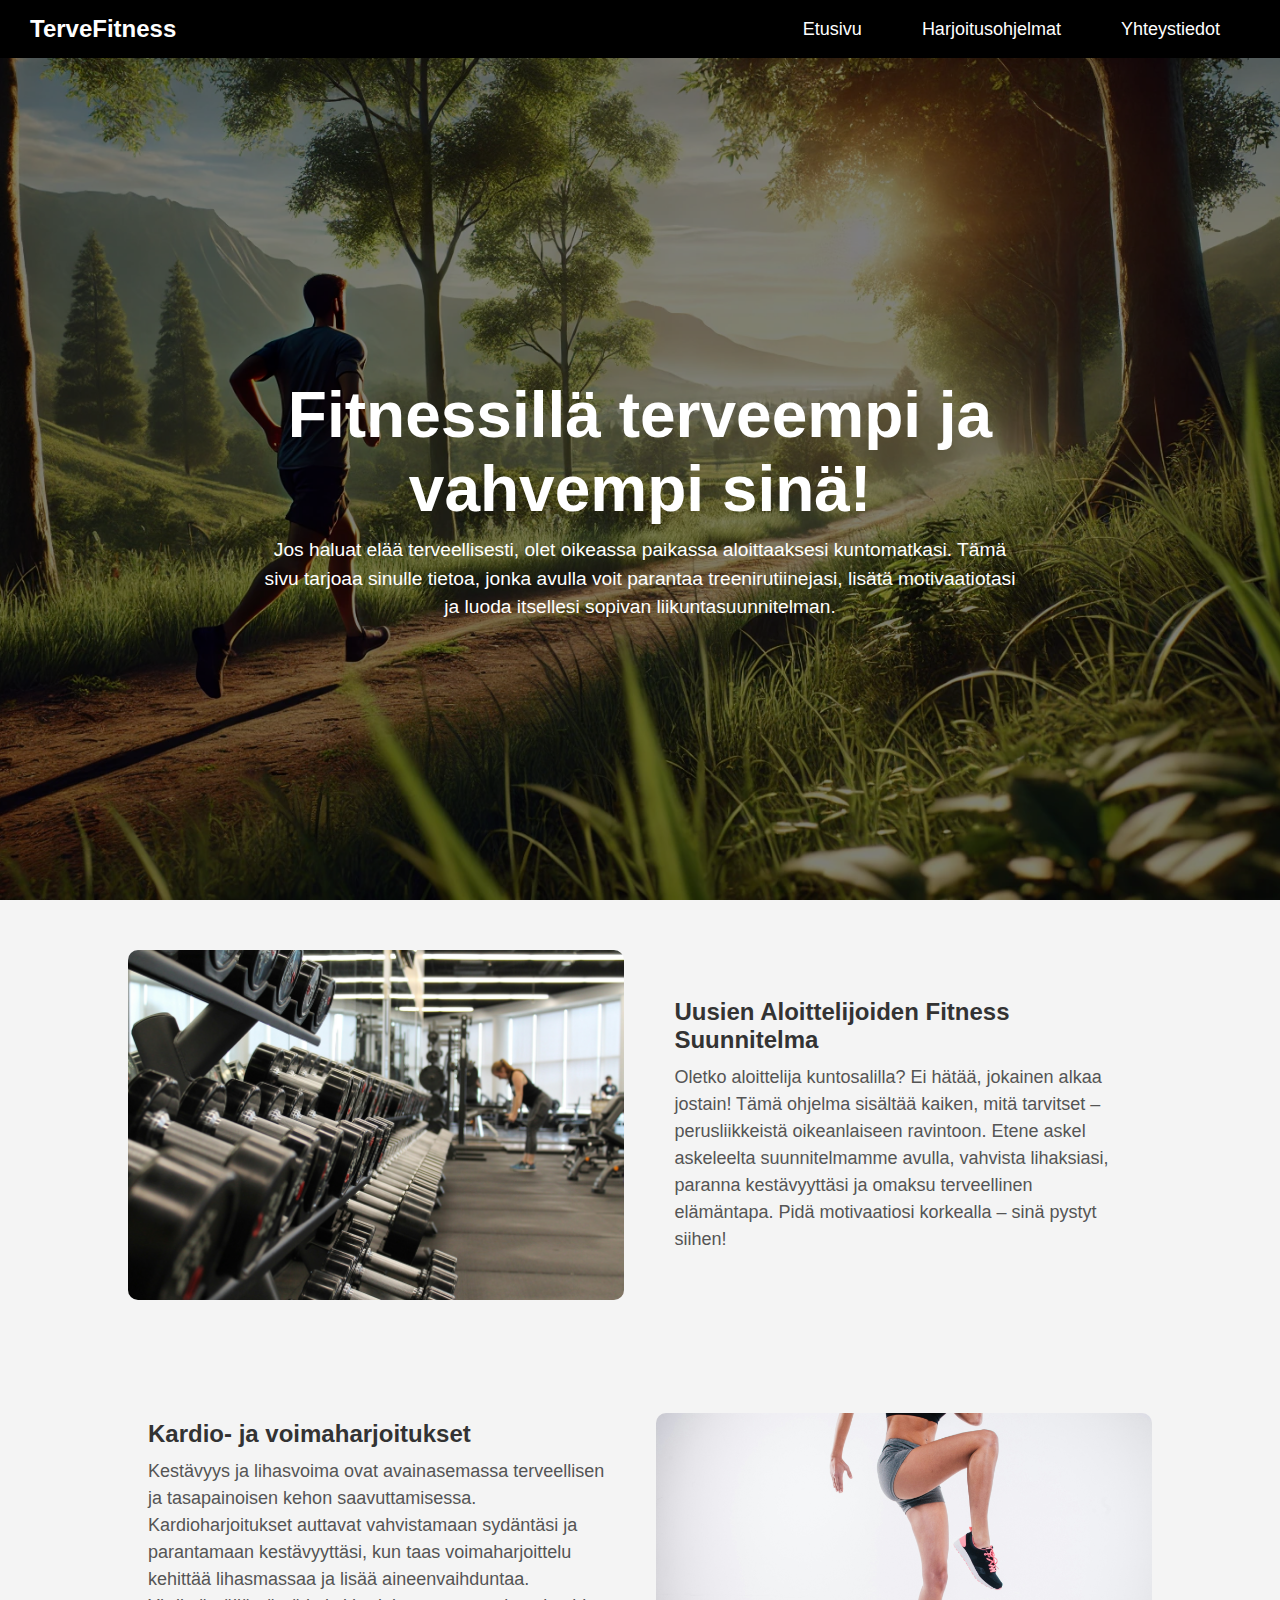
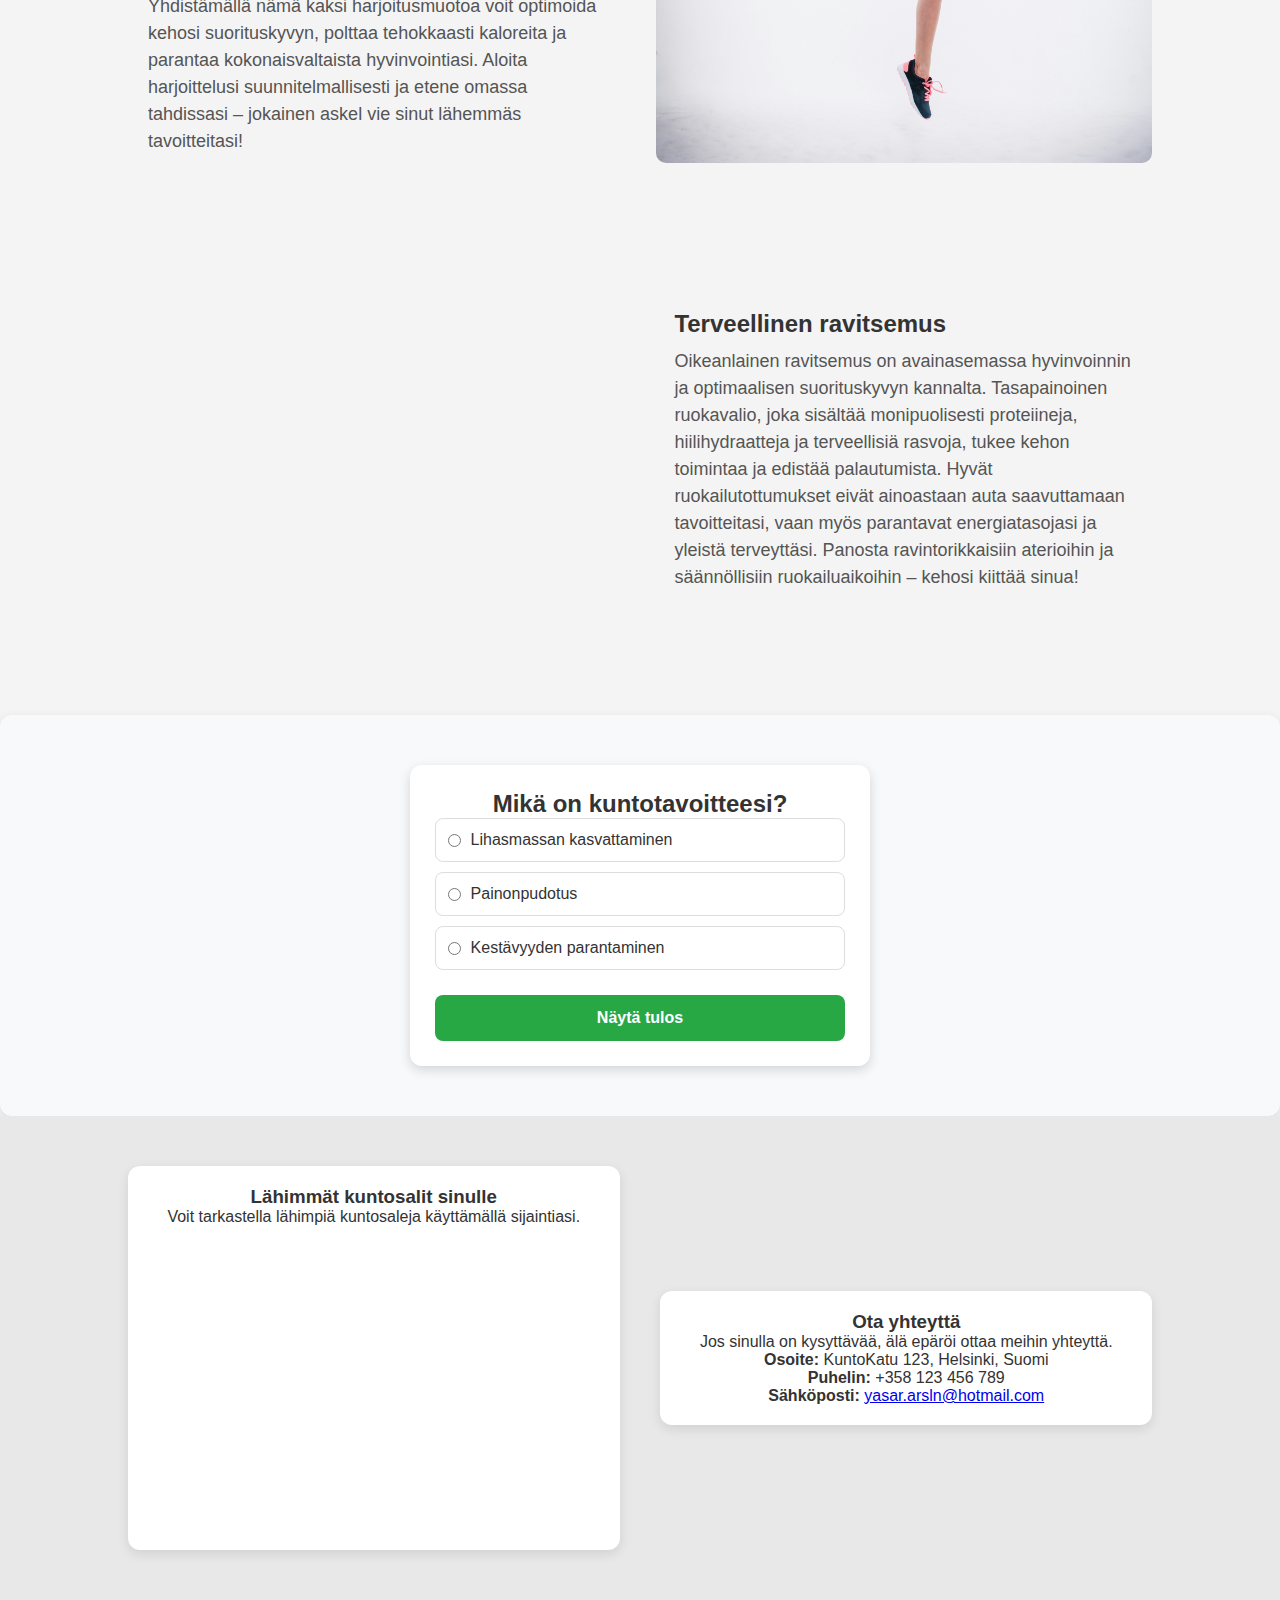
==== index.html @ ccbdbc3a "Update index.html" ====
<!DOCTYPE html>
<html lang="fi">
<head>
    <meta charset="UTF-8">
    <meta name="viewport" content="width=device-width, initial-scale=1.0">
    <title>TerveFitness</title>
    <link rel="stylesheet" href="styles.css"> 
</head>

<body>

<!-- Navigation Bar -->
<nav class="navbar">
    <div class="logo">TerveFitness</div>
    <button class="hamburger" id="hamburger-btn">
        ☰
    </button>
    <ul class="nav-links" id="nav-links">
        <li><a href="#home">Etusivu</a></li> 
        <li><a href="#programs">Harjoitusohjelmat</a></li> 
        <li><a href="#map-contact">Yhteystiedot</a></li> 
    </ul>
</nav>

<!-- Hero Section -->
<section id="home" class="hero">
    <div class="overlay"></div> 
    <div class="hero-content">
        <h1>Fitnessillä terveempi ja vahvempi sinä!</h1>
        <p>Jos haluat elää terveellisesti, olet oikeassa paikassa aloittaaksesi kuntomatkasi. Tämä sivu tarjoaa sinulle tietoa, jonka avulla voit parantaa treenirutiinejasi, lisätä motivaatiotasi ja luoda itsellesi sopivan liikuntasuunnitelman.</p>
    </div>
</section>

<!-- 3 lu bolum-->
<section id="programs">
    <div class="section section-1 left-image">
        <div class="image-box"></div>
        <div class="text-box">
            <h2>Uusien Aloittelijoiden Fitness Suunnitelma</h2>
            <p>Oletko aloittelija kuntosalilla? Ei hätää, jokainen alkaa jostain! Tämä ohjelma sisältää kaiken, mitä tarvitset – perusliikkeistä oikeanlaiseen ravintoon. Etene askel askeleelta suunnitelmamme avulla, vahvista lihaksiasi, paranna kestävyyttäsi ja omaksu terveellinen elämäntapa. Pidä motivaatiosi korkealla – sinä pystyt siihen!</p>
        </div>
    </div>

    <div class="section section-2 right-image">
        <div class="image-box"></div>
        <div class="text-box">
            <h2>Kardio- ja voimaharjoitukset</h2>
            <p>Kestävyys ja lihasvoima ovat avainasemassa terveellisen ja tasapainoisen kehon saavuttamisessa. Kardioharjoitukset auttavat vahvistamaan sydäntäsi ja parantamaan kestävyyttäsi, kun taas voimaharjoittelu kehittää lihasmassaa ja lisää aineenvaihduntaa. Yhdistämällä nämä kaksi harjoitusmuotoa voit optimoida kehosi suorituskyvyn, polttaa tehokkaasti kaloreita ja parantaa kokonaisvaltaista hyvinvointiasi. Aloita harjoittelusi suunnitelmallisesti ja etene omassa tahdissasi – jokainen askel vie sinut lähemmäs tavoitteitasi!</p>
        </div>
    </div>

    <div class="section section-3 left-image">
        <div class="image-box"></div>
        <div class="text-box">
            <h2>Terveellinen ravitsemus</h2>
            <p>Oikeanlainen ravitsemus on avainasemassa hyvinvoinnin ja optimaalisen suorituskyvyn kannalta. Tasapainoinen ruokavalio, joka sisältää monipuolisesti proteiineja, hiilihydraatteja ja terveellisiä rasvoja, tukee kehon toimintaa ja edistää palautumista. Hyvät ruokailutottumukset eivät ainoastaan auta saavuttamaan tavoitteitasi, vaan myös parantavat energiatasojasi ja yleistä terveyttäsi. Panosta ravintorikkaisiin aterioihin ja säännöllisiin ruokailuaikoihin – kehosi kiittää sinua!</p>
        </div>
    </div>
</section>

<!--anket bölumu-->
<section class="poll-section">
    <div class="poll-container" id="pollContainer">
        <h2>Mikä on kuntotavoitteesi?</h2>
        <form id="fitnessPoll">
            <label class="poll-option">
                <input type="radio" name="goal" value="muscle">
                <span>Lihasmassan kasvattaminen</span>
            </label>
            <label class="poll-option">
                <input type="radio" name="goal" value="weight-loss">
                <span>Painonpudotus</span>
            </label>
            <label class="poll-option">
                <input type="radio" name="goal" value="endurance">
                <span>Kestävyyden parantaminen</span>
            </label>
            <button type="button" id="showResults">Näytä tulos</button>
        </form>
        <div id="poll-results" class="poll-results">
            <p><strong>Lihasmassan kasvattaminen:</strong> <span id="muscle-result">0%</span></p>
            <p><strong>Painonpudotus:</strong> <span id="weight-loss-result">0%</span></p>
            <p><strong>Kestävyyden parantaminen:</strong> <span id="endurance-result">0%</span></p>
        </div>
    </div>

    <div class="suggestion-container" id="suggestionContainer" style="display: none;">
        <h3 id="suggestion-title"></h3>
        <p id="suggestion-text"></p>
        <a id="detailed-link" href="#" target="_blank" class="detailed-info">Lisätietoja</a>
    </div>
</section>

<!-- HARITA bolumu -->
<section id="map-contact" class="map-contact-section">
    <div class="map-box">
        <h3>Lähimmät kuntosalit sinulle</h3>
        <p>Voit tarkastella lähimpiä kuntosaleja käyttämällä sijaintiasi.</p>
        <iframe src="https://www.google.com/maps/embed?pb=api"
                allowfullscreen="" loading="lazy">
        </iframe>
    </div>

    <div class="contact-box">
        <h3>Ota yhteyttä</h3>
        <p>Jos sinulla on kysyttävää, älä epäröi ottaa meihin yhteyttä.</p>
        <p><strong>Osoite:</strong> KuntoKatu 123, Helsinki, Suomi</p>
        <p><strong>Puhelin:</strong> +358 123 456 789</p>
        <p><strong>Sähköposti:</strong> <a href="mailto:yasar.arsln@hotmail.com">yasar.arsln@hotmail.com</a></p>
    </div>
</section>


<script src="script.js"></script>



</body>
</html>
---- styles.css ----
html {
    scroll-behavior: smooth;
}

/* Genel Stil Reset */
* {
    margin: 0;
    padding: 0;
    box-sizing: border-box;
}

/* Genel Yazı Tipi ve Arka Plan */
body {
    font-family: 'Arial', sans-serif;
    background-color: #f4f4f4;
    color: #333;
}

/* Navbar */
.navbar {
    display: flex;
    justify-content: space-between;
    align-items: center;
    background-color: #000;
    padding: 15px 30px;
    position: fixed;
    width: 100%;
    top: 0;
    left: 0;
    z-index: 1000;
}

/* Navbar Logo */
.navbar .logo {
    font-size: 24px;
    font-weight: bold;
    color: white;
    text-decoration: none;
}

/* Navbar Menü (Masaüstü) */
.navbar ul {
    list-style: none;
    display: flex;
}

.navbar ul li {
    margin: 0 15px;
}

.navbar ul li a {
    color: white;
    text-decoration: none;
    font-size: 18px;
    padding: 10px 15px;
    transition: 0.3s;
}

.navbar ul li a:hover {
    background-color: rgba(255, 255, 255, 0.3);
    border-radius: 5px;
    transition: background-color 0.3s ease-in-out;
}

/* Hamburger Butonu (Mobil) */
.hamburger {
    display: none;
    font-size: 30px;
    background: none;
    border: none;
    color: white;
    cursor: pointer;
}

/* 🌐 Mobil Görünüm */
@media screen and (max-width: 768px) {
    .navbar ul {
        display: none;
        flex-direction: column;
        background: rgba(0, 0, 0, 0.8);
        position: absolute;
        top: 60px;
        right: 0;
        width: 100%;
        text-align: center;
        padding: 15px 0;
        transition: all 0.3s ease-in-out;
        border-radius: 0 0 10px 10px;
    }

    .navbar ul.active {
        display: flex;
    }

    .navbar ul li {
        margin: 12px 0;
    }

    .navbar ul li a {
        font-size: 20px;
        padding: 12px 20px;
    }

    .hamburger {
        display: block;
    }
}

/* Hero Bölümü */
.hero {
    position: relative;
    width: 100%;
    height: 100vh;
    background: url('assets/kuva1.jpg') no-repeat center center/cover;
    display: flex;
    justify-content: center;
    align-items: center;
    text-align: center;
}

/* Karanlık Arka Plan */
.overlay {
    position: absolute;
    width: 100%;
    height: 100%;
    background: rgba(0, 0, 0, 0.5);
    top: 0;
    left: 0;
}

/* Hero İçeriği */
.hero-content {
    position: relative;
    color: white;
    max-width: 800px;
    padding: 20px;
    top: 50px;
}

.hero-content h1 {
    font-size: 4rem;
    font-weight: bold;
    margin-bottom: 10px;
}

.hero-content p {
    font-size: 1.2rem;
    line-height: 1.5;
}

/* 3'lü Bölüm */
/* Genel Bölüm Stili */
.section {
    display: flex;
    align-items: center;
    justify-content: space-between;
    padding: 50px 10%;
    background-color: #f4f4f4;
    gap: 30px;
}

/* Resim Sol - Yazı Sağ */
.left-image {
    flex-direction: row;
}

/* Resim Sağ - Yazı Sol */
.right-image {
    flex-direction: row-reverse;
}

/* Resimler İçin Background */
.image-box {
    width: 50%;
    height: 350px;
    background-size: cover;
    background-position: center;
    border-radius: 10px;
}

/* Bölüm 1: Fitness Planı */
.section-1 .image-box {
    background-image: url('assets/kuva2.jpg');
}

/* Bölüm 2: Kardiyo ve Güç Antrenmanı */
.section-2 .image-box {
    background-image: url('assets/kuva3.jpg');
}

/* Bölüm 3: Sağlıklı Beslenme */
.section-3 .image-box {
    background-image: url('assets/kuva4.jpg');
}

/* Yazı Alanı */
.text-box {
    width: 50%;
    padding: 20px;
}

.text-box h2 {
    font-size: 24px;
    font-weight: bold;
    margin-bottom: 10px;
}

.text-box p {
    font-size: 18px;
    color: #555;
    line-height: 1.5;
}

/*  Mobil Uyum */
@media screen and (max-width: 900px) {
    .section {
        flex-direction: column;
        text-align: center;
    }

    .image-box {
        width: 100%;
        height: 250px;
    }

    .text-box {
        width: 100%;
    }
}

/*  Anket Bölümü */
.poll-section {
    display: flex;
    justify-content: center;
    align-items: flex-start;
    gap: 40px;
    background: #f8f9fa;
    padding: 50px 10%;
    border-radius: 12px;
    box-shadow: 0px 4px 12px rgba(0, 0, 0, 0.1);
    margin-top: 40px;
}

/* Anket Kutusu */
.poll-container {
    background: white;
    padding: 25px;
    border-radius: 12px;
    box-shadow: 0px 4px 12px rgba(0, 0, 0, 0.15);
    width: 45%;
    text-align: center;
    transition: transform 0.5s ease-in-out;
}

/* Anket Seçenekleri */
.poll-option {
    display: flex;
    align-items: center;
    padding: 12px;
    border-radius: 8px;
    border: 1px solid #ddd;
    margin-bottom: 10px;
    cursor: pointer;
    background: #fff;
    transition: background-color 0.3s ease, transform 0.2s;
}

.poll-option:hover {
    background-color: #f1f1f1;
    transform: scale(1.02);
}

.poll-option input[type="radio"] {
    margin-right: 10px;
}

/* Sonucu Göster Butonu */
#showResults {
    background-color: #28a745;
    color: white;
    border: none;
    padding: 14px;
    border-radius: 8px;
    cursor: pointer;
    width: 100%;
    font-size: 16px;
    font-weight: bold;
    margin-top: 15px;
}

#showResults:hover {
    background-color: #218838;
}

/* Anket Sonuçları */
.poll-results {
    margin-top: 15px;
    font-size: 14px;
    text-align: left;
    color: #333;
    display: none;
}

/* Öneri Kutusu */
.suggestion-container {
    background: white;
    padding: 25px;
    border-radius: 12px;
    box-shadow: 0px 4px 12px rgba(0, 0, 0, 0.15);
    width: 45%;
    display: none;
    transition: transform 0.5s ease-in-out, opacity 0.3s;
    text-align: center;
}

/* Mobil Uyum */
@media screen and (max-width: 768px) {
    .poll-section {
        display: flex !important;
        flex-direction: column !important;
        align-items: center !important;
        justify-content: center !important;
        text-align: center;
        gap: 20px;
        padding: 30px 5%;
    }

    .poll-container {
        width: 90% !important;
        max-width: 400px;
        margin: 0 auto !important;
        display: flex;
        flex-direction: column;
        align-items: center;
        justify-content: center;
    }

    .suggestion-container {
        width: 90% !important;
        max-width: 400px;
        margin: 0 auto !important;
        text-align: center;
    }

    .poll-option {
        font-size: 16px;
        padding: 10px;
    }

    #showResults {
        font-size: 16px;
        padding: 12px;
    }

    .poll-results p {
        font-size: 14px;
    }
}

/*anket sonuclari bitis */

/* Harita Bölümü */
.map-contact-section {
    display: flex;
    justify-content: space-between;
    align-items: center;
    padding: 50px 10%;
    background-color: #e8e8e8;
}

/* Harita ve İletişim Kartları */
.map-box, .contact-box {
    width: 48%;
    background: white;
    padding: 20px;
    border-radius: 12px;
    box-shadow: 0px 4px 12px rgba(0, 0, 0, 0.1);
    text-align: center;
}

/* Google Harita */
.map-box iframe {
    width: 100%;
    height: 300px;
    border-radius: 8px;
    border: none;
}

/* 📱 Mobil Uyum */
@media screen and (max-width: 768px) {
    .map-contact-section {
        display: flex !important;
        flex-direction: column !important;
        align-items: center !important;
        justify-content: center !important;
        text-align: center;
        padding: 30px 5%;
        gap: 20px;
    }

    .map-box, .contact-box {
        width: 90% !important;
        max-width: 400px;
        text-align: center;
        margin: 0 auto !important;
    }

    .map-box iframe {
        width: 100% !important;
        height: 250px !important;
        border-radius: 8px;
    }
}
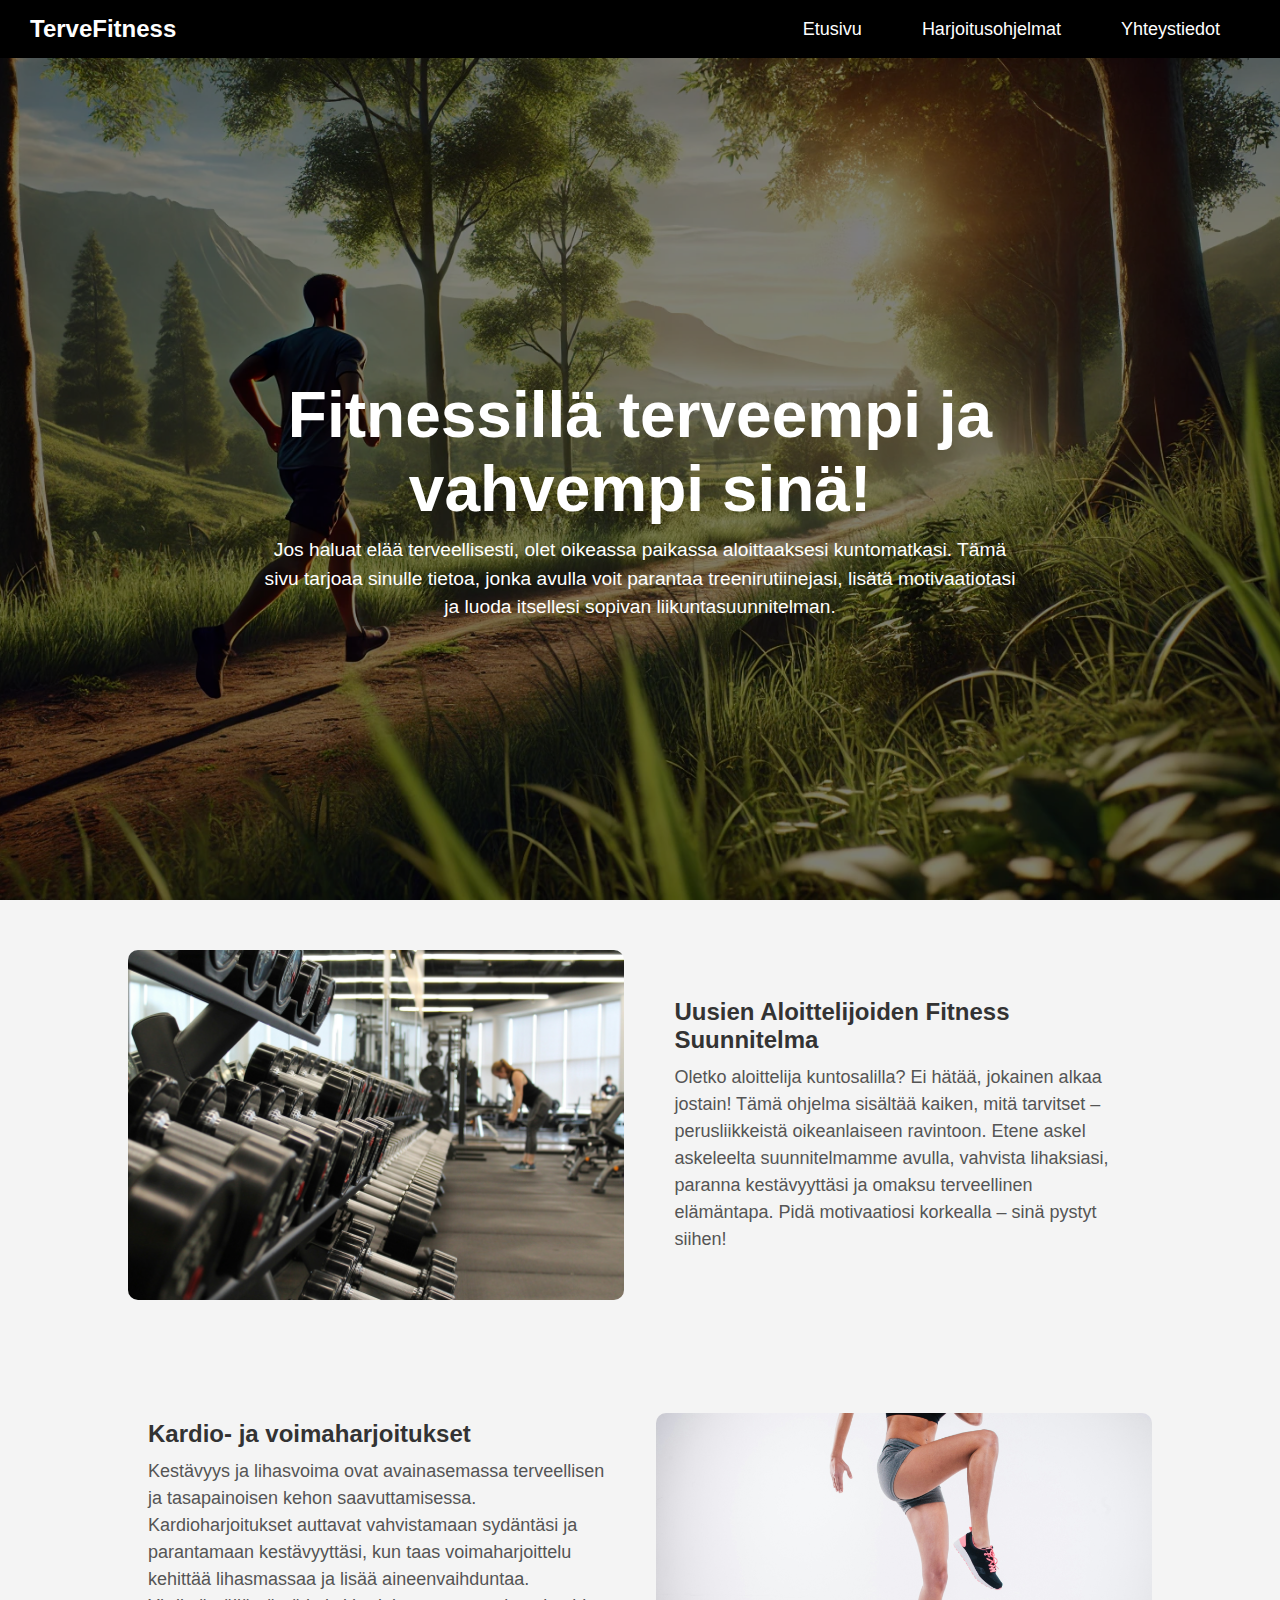
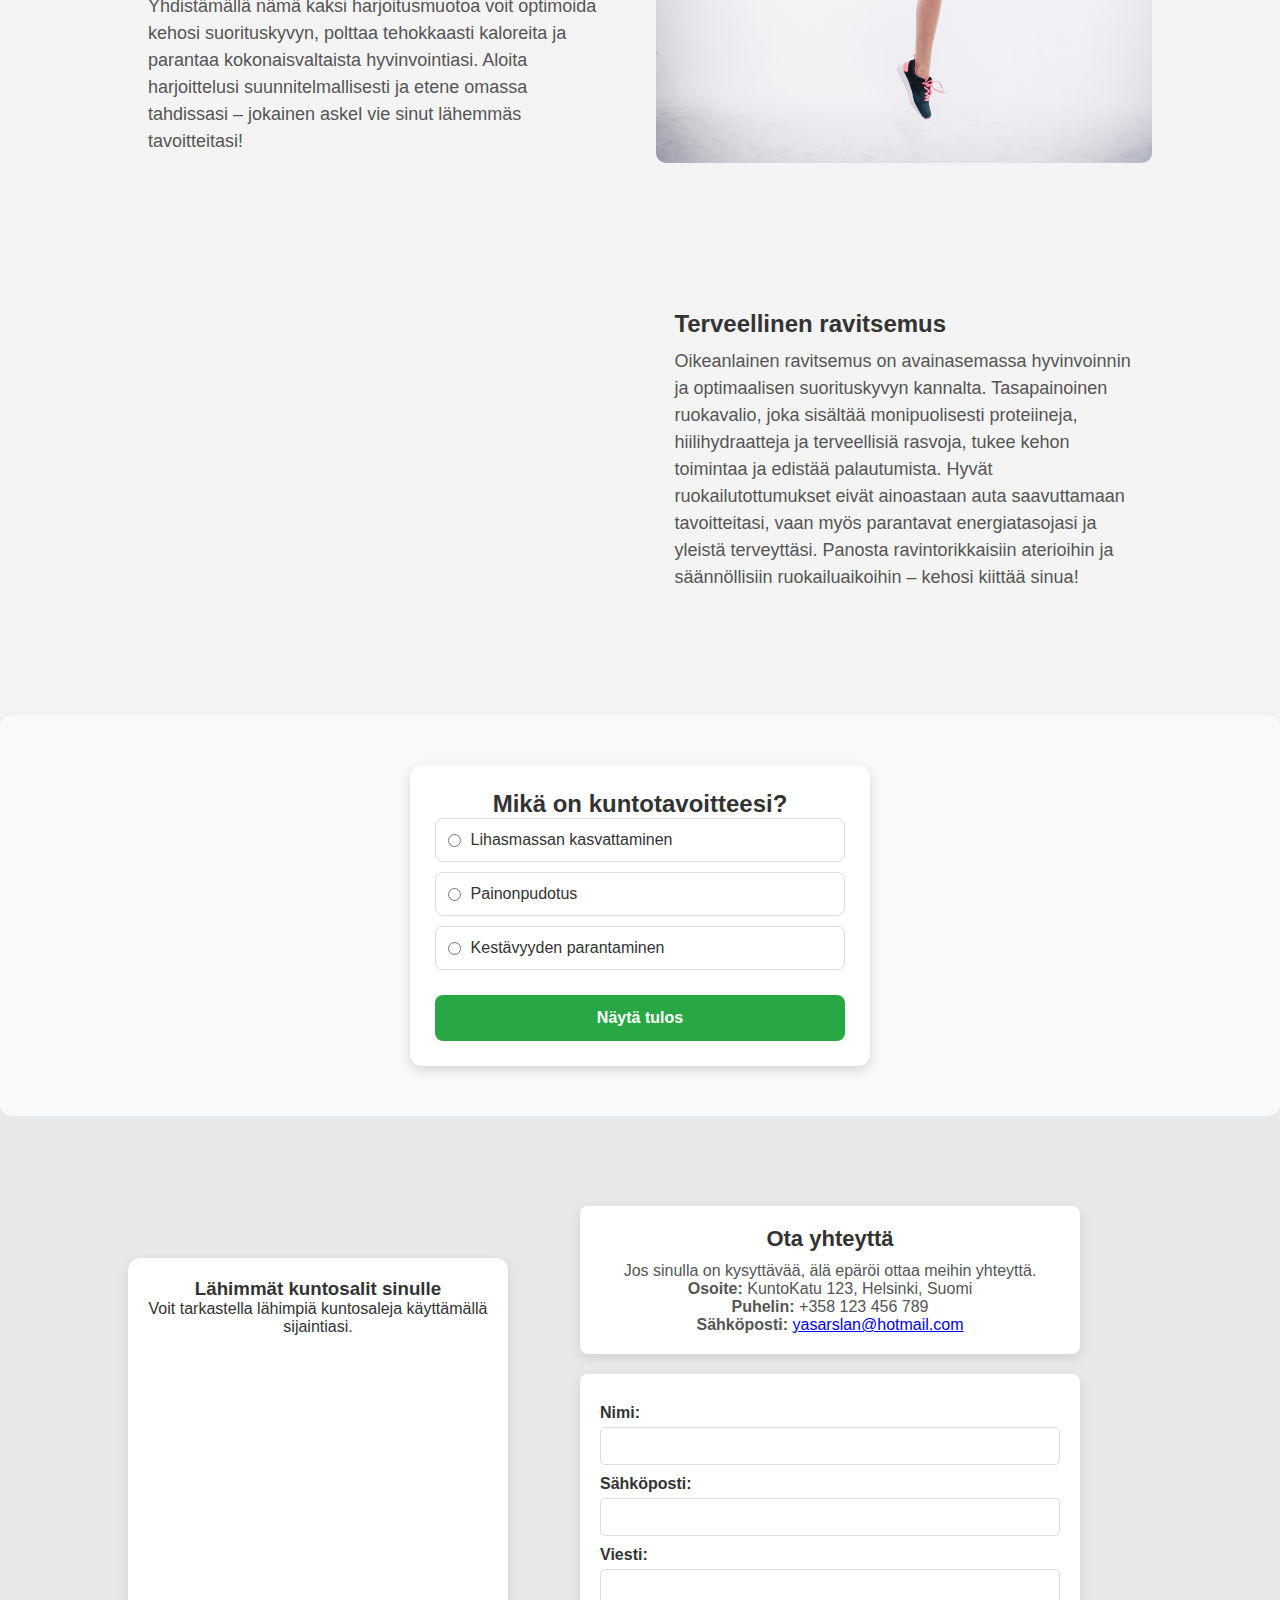
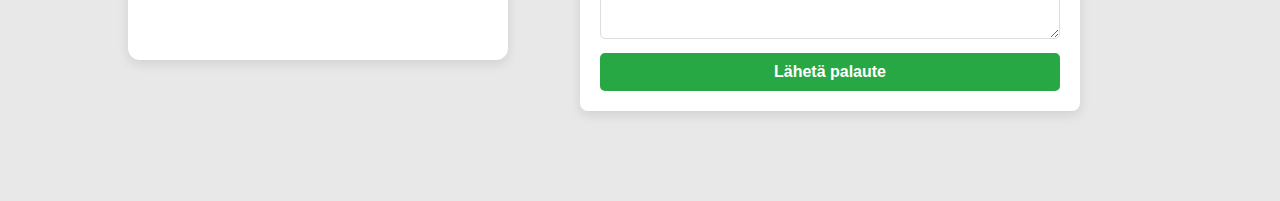
==== commit 1df211c1: "Add files via upload" ====
--- a/index.html
+++ b/index.html
@@ -4,7 +4,7 @@
     <meta charset="UTF-8">
     <meta name="viewport" content="width=device-width, initial-scale=1.0">
     <title>TerveFitness</title>
-    <link rel="stylesheet" href="styles.css"> 
+    <link rel="stylesheet" href="styles.css">
 </head>
 
 <body>
@@ -16,15 +16,15 @@
         ☰
     </button>
     <ul class="nav-links" id="nav-links">
-        <li><a href="#home">Etusivu</a></li> 
-        <li><a href="#programs">Harjoitusohjelmat</a></li> 
-        <li><a href="#map-contact">Yhteystiedot</a></li> 
+        <li><a href="#home">Etusivu</a></li>
+        <li><a href="#programs">Harjoitusohjelmat</a></li>
+        <li><a href="#map-contact">Yhteystiedot</a></li>
     </ul>
 </nav>
 
 <!-- Hero Section -->
 <section id="home" class="hero">
-    <div class="overlay"></div> 
+    <div class="overlay"></div>
     <div class="hero-content">
         <h1>Fitnessillä terveempi ja vahvempi sinä!</h1>
         <p>Jos haluat elää terveellisesti, olet oikeassa paikassa aloittaaksesi kuntomatkasi. Tämä sivu tarjoaa sinulle tietoa, jonka avulla voit parantaa treenirutiinejasi, lisätä motivaatiotasi ja luoda itsellesi sopivan liikuntasuunnitelman.</p>
@@ -92,28 +92,51 @@
 </section>
 
 <!-- HARITA bolumu -->
-<section id="map-contact" class="map-contact-section">
+<section id="map-contact" class="map-contact-section" >
     <div class="map-box">
         <h3>Lähimmät kuntosalit sinulle</h3>
         <p>Voit tarkastella lähimpiä kuntosaleja käyttämällä sijaintiasi.</p>
         <iframe src="https://www.google.com/maps/embed?pb=api"
                 allowfullscreen="" loading="lazy">
         </iframe>
+
     </div>
 
-    <div class="contact-box">
-        <h3>Ota yhteyttä</h3>
-        <p>Jos sinulla on kysyttävää, älä epäröi ottaa meihin yhteyttä.</p>
-        <p><strong>Osoite:</strong> KuntoKatu 123, Helsinki, Suomi</p>
-        <p><strong>Puhelin:</strong> +358 123 456 789</p>
-        <p><strong>Sähköposti:</strong> <a href="mailto:yasar.arsln@hotmail.com">yasar.arsln@hotmail.com</a></p>
+    <div class="contact-container">
+        <div class="contact-box">
+            <h2>Ota yhteyttä</h2>
+            <p>Jos sinulla on kysyttävää, älä epäröi ottaa meihin yhteyttä.</p>
+            <p><strong>Osoite:</strong> KuntoKatu 123, Helsinki, Suomi</p>
+            <p><strong>Puhelin:</strong> +358 123 456 789</p>
+            <p><strong>Sähköposti:</strong> <a href="mailto:yasarslan@hotmail.com">yasarslan@hotmail.com</a></p>
+        </div>
+
+        <!-- Geri Bildirim Formu -->
+        <div class="feedback-form">
+
+            <form action="#" method="post">
+                <label for="name">Nimi:</label>
+                <input type="text" id="name" name="name"  required>
+
+                <label for="email">Sähköposti:</label>
+                <input type="email" id="email" name="email"  required>
+
+                <label for="message">Viesti:</label>
+                <textarea id="message" name="message" rows="3"  required></textarea>
+
+                <button type="submit" class="submit-btn">Lähetä palaute</button>
+            </form>
+        </div>
     </div>
 </section>
 
-
+<!-- Güncellenmiş Script Yolu -->
 <script src="script.js"></script>
 
 
 
+
+
+
 </body>
-</html>
+</html>--- a/styles.css
+++ b/styles.css
@@ -2,21 +2,21 @@
     scroll-behavior: smooth;
 }
 
-/* Genel Stil Reset */
+
 * {
     margin: 0;
     padding: 0;
     box-sizing: border-box;
 }
 
-/* Genel Yazı Tipi ve Arka Plan */
+
 body {
     font-family: 'Arial', sans-serif;
     background-color: #f4f4f4;
     color: #333;
 }
 
-/* Navbar */
+
 .navbar {
     display: flex;
     justify-content: space-between;
@@ -30,7 +30,7 @@
     z-index: 1000;
 }
 
-/* Navbar Logo */
+
 .navbar .logo {
     font-size: 24px;
     font-weight: bold;
@@ -38,7 +38,7 @@
     text-decoration: none;
 }
 
-/* Navbar Menü (Masaüstü) */
+
 .navbar ul {
     list-style: none;
     display: flex;
@@ -62,7 +62,7 @@
     transition: background-color 0.3s ease-in-out;
 }
 
-/* Hamburger Butonu (Mobil) */
+
 .hamburger {
     display: none;
     font-size: 30px;
@@ -72,7 +72,7 @@
     cursor: pointer;
 }
 
-/* 🌐 Mobil Görünüm */
+
 @media screen and (max-width: 768px) {
     .navbar ul {
         display: none;
@@ -106,7 +106,7 @@
     }
 }
 
-/* Hero Bölümü */
+
 .hero {
     position: relative;
     width: 100%;
@@ -118,7 +118,7 @@
     text-align: center;
 }
 
-/* Karanlık Arka Plan */
+
 .overlay {
     position: absolute;
     width: 100%;
@@ -128,7 +128,7 @@
     left: 0;
 }
 
-/* Hero İçeriği */
+
 .hero-content {
     position: relative;
     color: white;
@@ -149,7 +149,7 @@
 }
 
 /* 3'lü Bölüm */
-/* Genel Bölüm Stili */
+
 .section {
     display: flex;
     align-items: center;
@@ -159,17 +159,17 @@
     gap: 30px;
 }
 
-/* Resim Sol - Yazı Sağ */
+
 .left-image {
     flex-direction: row;
 }
 
-/* Resim Sağ - Yazı Sol */
+
 .right-image {
     flex-direction: row-reverse;
 }
 
-/* Resimler İçin Background */
+
 .image-box {
     width: 50%;
     height: 350px;
@@ -178,22 +178,22 @@
     border-radius: 10px;
 }
 
-/* Bölüm 1: Fitness Planı */
+
 .section-1 .image-box {
     background-image: url('assets/kuva2.jpg');
 }
 
-/* Bölüm 2: Kardiyo ve Güç Antrenmanı */
+
 .section-2 .image-box {
     background-image: url('assets/kuva3.jpg');
 }
 
-/* Bölüm 3: Sağlıklı Beslenme */
+
 .section-3 .image-box {
     background-image: url('assets/kuva4.jpg');
 }
 
-/* Yazı Alanı */
+
 .text-box {
     width: 50%;
     padding: 20px;
@@ -211,7 +211,7 @@
     line-height: 1.5;
 }
 
-/*  Mobil Uyum */
+
 @media screen and (max-width: 900px) {
     .section {
         flex-direction: column;
@@ -227,6 +227,9 @@
         width: 100%;
     }
 }
+
+
+
 
 /*  Anket Bölümü */
 .poll-section {
@@ -241,7 +244,7 @@
     margin-top: 40px;
 }
 
-/* Anket Kutusu */
+
 .poll-container {
     background: white;
     padding: 25px;
@@ -252,7 +255,7 @@
     transition: transform 0.5s ease-in-out;
 }
 
-/* Anket Seçenekleri */
+
 .poll-option {
     display: flex;
     align-items: center;
@@ -274,7 +277,7 @@
     margin-right: 10px;
 }
 
-/* Sonucu Göster Butonu */
+
 #showResults {
     background-color: #28a745;
     color: white;
@@ -292,7 +295,7 @@
     background-color: #218838;
 }
 
-/* Anket Sonuçları */
+
 .poll-results {
     margin-top: 15px;
     font-size: 14px;
@@ -313,6 +316,29 @@
     text-align: center;
 }
 
+.detailed-info {
+    display: inline-block;
+    padding: 10px 20px;
+    font-size: 16px;
+    font-weight: bold;
+    text-align: center;
+    text-decoration: none;
+    background-color: #28a745;
+    color: white;
+    border-radius: 8px;
+    border: none;
+    transition: background-color 0.3s ease, transform 0.2s ease;
+    cursor: pointer;
+    margin-top: 15px;
+}
+
+.detailed-info:hover {
+    background-color: #218838;
+}
+
+
+
+
 /* Mobil Uyum */
 @media screen and (max-width: 768px) {
     .poll-section {
@@ -357,7 +383,12 @@
     }
 }
 
+
+
 /*anket sonuclari bitis */
+
+/* Harita Bölümü */
+
 
 /* Harita Bölümü */
 .map-contact-section {
@@ -410,5 +441,83 @@
         height: 250px !important;
         border-radius: 8px;
     }
-}
-
+
+    /* ________________________________________ */
+}
+
+.contact-container {
+    display: flex;
+    flex-wrap: wrap;
+    justify-content: center;
+    gap: 20px;
+    margin: 40px auto;
+    max-width: 1100px;
+}
+
+.contact-box, .feedback-form {
+    background: white;
+    padding: 20px;
+    border-radius: 8px;
+    box-shadow: 0px 4px 12px rgba(0, 0, 0, 0.1);
+    width: 100%;
+    max-width: 500px;
+}
+
+.contact-box h2, .feedback-form h2 {
+    font-size: 22px;
+    color: #333;
+    margin-bottom: 10px;
+}
+
+.contact-box p {
+    font-size: 16px;
+    color: #555;
+}
+
+.feedback-form label {
+    display: block;
+    font-size: 16px;
+    font-weight: bold;
+    margin-top: 10px;
+}
+
+.feedback-form input,
+.feedback-form textarea {
+    width: 100%;
+    padding: 10px;
+    margin-top: 5px;
+    border: 1px solid #ddd;
+    border-radius: 5px;
+    font-size: 14px;
+}
+
+.submit-btn {
+    width: 100%;
+    background: #28a745;
+    color: white;
+    padding: 10px;
+    border: none;
+    border-radius: 5px;
+    font-size: 16px;
+    cursor: pointer;
+    margin-top: 10px;
+    transition: 0.3s;
+    font-weight: bold;
+
+}
+
+.submit-btn:hover {
+    background: #218838;
+}
+
+/* Mobil uyumluluk */
+@media (max-width: 768px) {
+    .contact-container {
+        flex-direction: column;
+        align-items: center;
+    }
+
+    .contact-box, .feedback-form {
+        width: 90%;
+    }
+}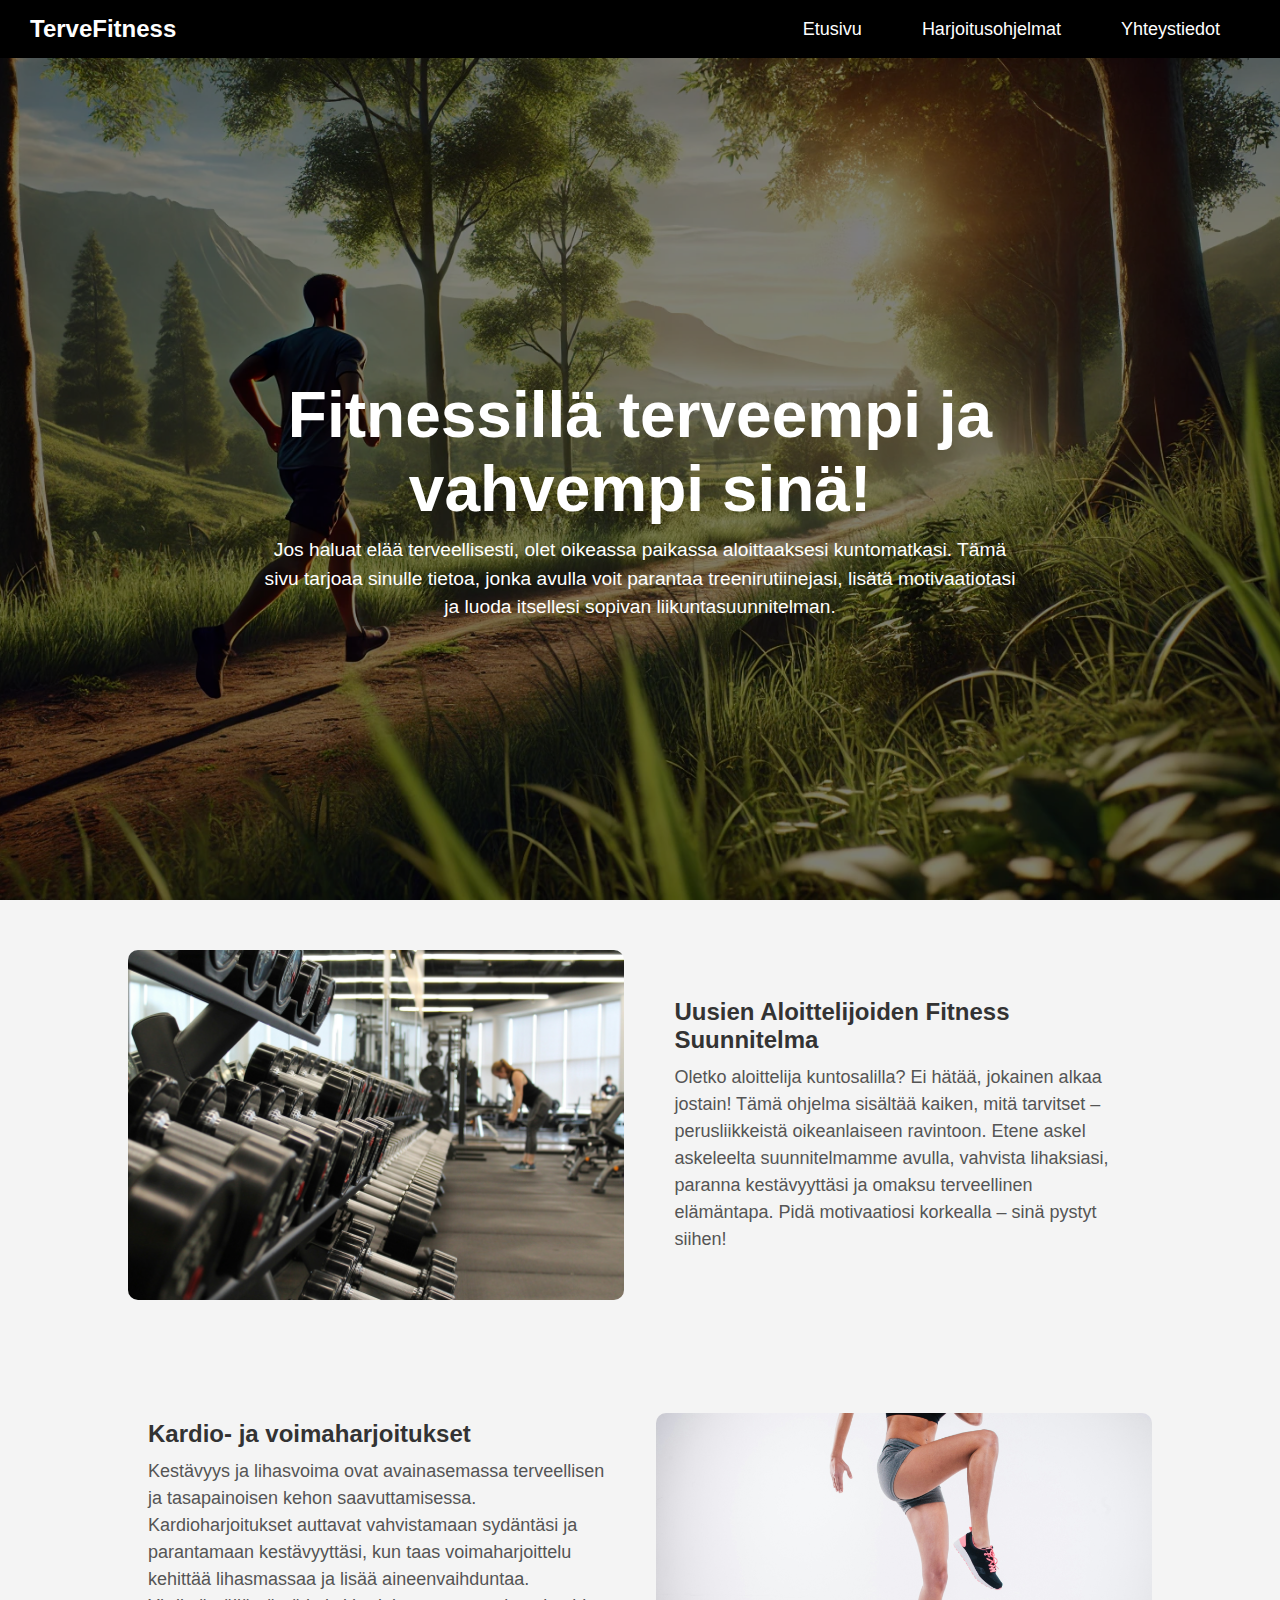
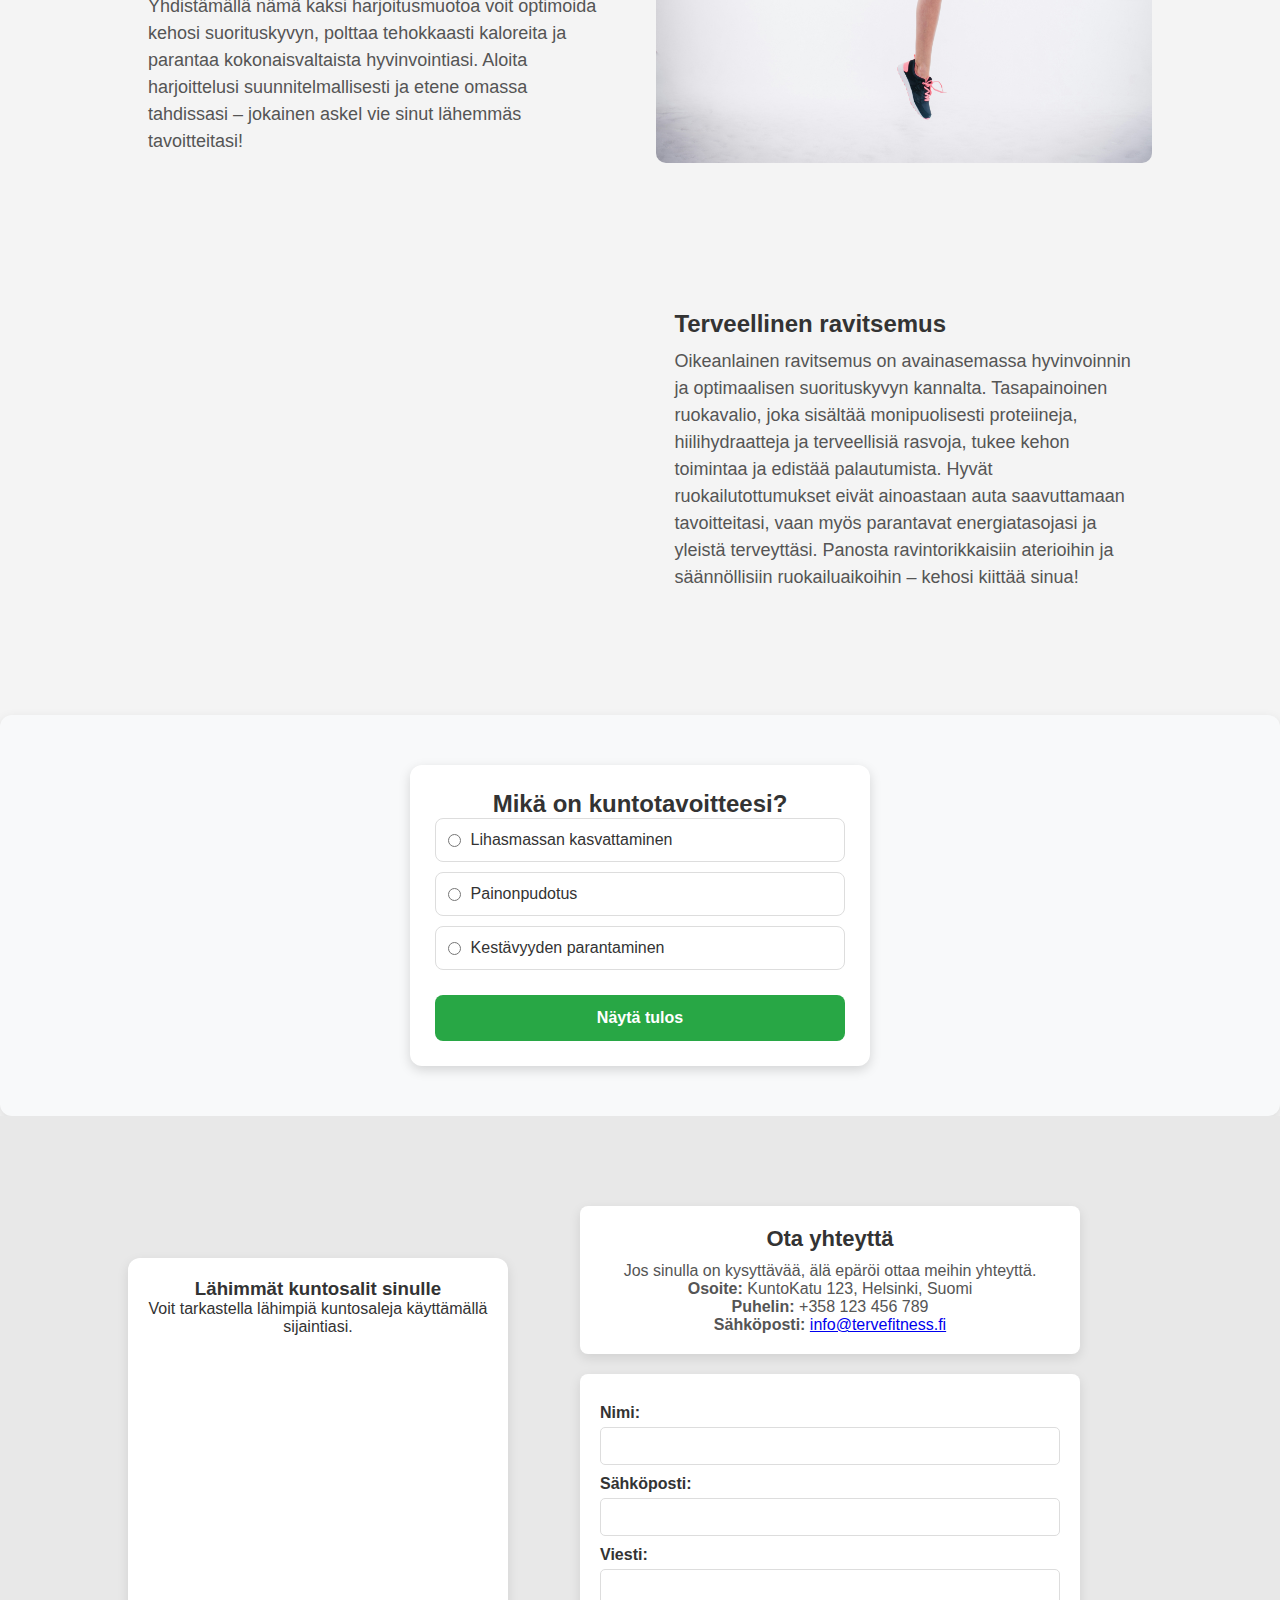
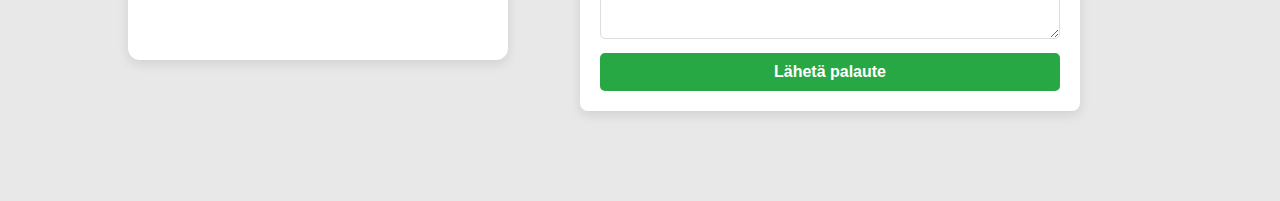
==== commit b4b77e4a: "Update index.html" ====
--- a/index.html
+++ b/index.html
@@ -108,7 +108,7 @@
             <p>Jos sinulla on kysyttävää, älä epäröi ottaa meihin yhteyttä.</p>
             <p><strong>Osoite:</strong> KuntoKatu 123, Helsinki, Suomi</p>
             <p><strong>Puhelin:</strong> +358 123 456 789</p>
-            <p><strong>Sähköposti:</strong> <a href="mailto:yasarslan@hotmail.com">yasarslan@hotmail.com</a></p>
+            <p><strong>Sähköposti:</strong> <a href="mailto:yasarslan@hotmail.com">info@tervefitness.fi</a></p>
         </div>
 
         <!-- Geri Bildirim Formu -->
@@ -139,4 +139,4 @@
 
 
 </body>
-</html>+</html>
